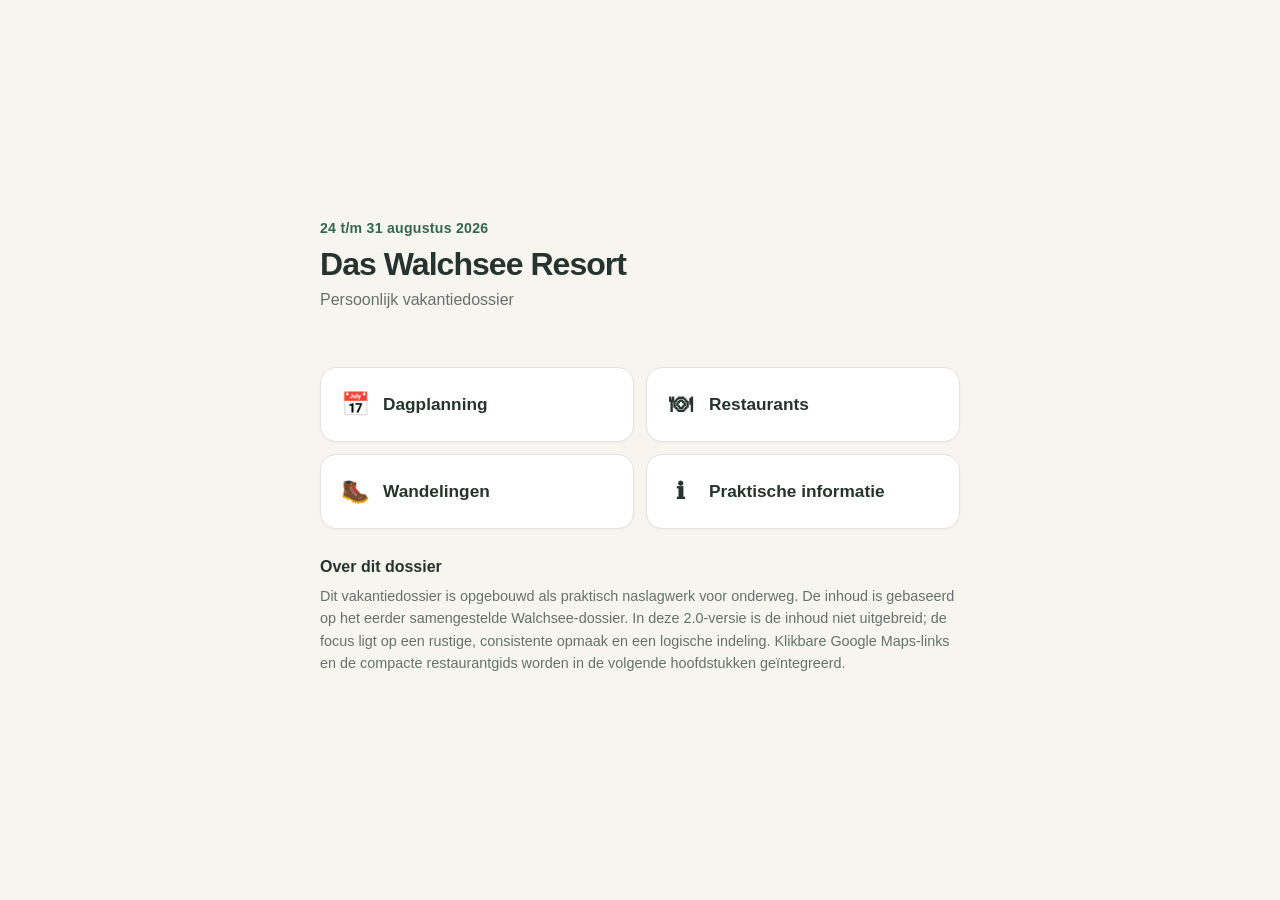
==== index.html @ b648ad40 "First upload" ====
<!doctype html>
<html lang="nl">
  <head>
    <meta charset="utf-8">
    <meta name="viewport" content="width=device-width, initial-scale=1, viewport-fit=cover">
    <meta name="theme-color" content="#f7f5f0">
    <meta name="apple-mobile-web-app-capable" content="yes">
    <meta name="apple-mobile-web-app-status-bar-style" content="default">
    <title>Das Walchsee Resort</title>
    <link rel="manifest" href="manifest.json">
    <link rel="stylesheet" href="css/style.css">
  </head>
  <body data-page="home">
    <main class="page home-page">
      <header class="intro">
        <p class="eyebrow">24 t/m 31 augustus 2026</p>
        <h1>Das Walchsee Resort</h1>
        <p>Persoonlijk vakantiedossier</p>
      </header>
      <nav class="home-nav" aria-label="Hoofdnavigatie">
        <a class="home-link" href="dagplanning.html"><span>📅</span>Dagplanning</a>
        <a class="home-link" href="restaurants.html"><span>🍽</span>Restaurants</a>
        <a class="home-link" href="wandelingen.html"><span>🥾</span>Wandelingen</a>
        <a class="home-link" href="praktisch.html"><span>ℹ</span>Praktische informatie</a>
      </nav>
      <section class="source-note">
        <h2>Over dit dossier</h2>
        <p>Dit vakantiedossier is opgebouwd als praktisch naslagwerk voor onderweg. De inhoud is gebaseerd op het eerder samengestelde Walchsee-dossier. In deze 2.0-versie is de inhoud niet uitgebreid; de focus ligt op een rustige, consistente opmaak en een logische indeling. Klikbare Google Maps-links en de compacte restaurantgids worden in de volgende hoofdstukken geïntegreerd.</p>
      </section>
    </main>
    <script src="js/app.js"></script>
  </body>
</html>
---- css/style.css ----
:root { color-scheme: light; --ink:#26342d; --muted:#65726b; --paper:#f7f5f0; --card:#fff; --line:#e4e5df; --accent:#34664d; }
* { box-sizing:border-box; }
body { margin:0; background:var(--paper); color:var(--ink); font-family:-apple-system, BlinkMacSystemFont, "Segoe UI", sans-serif; font-size:16px; line-height:1.55; }
.page { width:min(100%, 680px); margin:0 auto; padding:calc(24px + env(safe-area-inset-top)) 20px calc(32px + env(safe-area-inset-bottom)); }
.home-page { min-height:100dvh; display:flex; flex-direction:column; justify-content:center; }
.intro { margin-bottom:38px; }
.eyebrow { margin:0 0 6px; color:var(--accent); font-size:.88rem; font-weight:700; letter-spacing:.02em; }
h1,h2,h3,p { margin-top:0; } h1 { margin-bottom:5px; font-size:2rem; line-height:1.18; letter-spacing:-.03em; } h2 { font-size:1.25rem; line-height:1.3; } h3 { font-size:1rem; }
.intro p:last-child { color:var(--muted); }
.home-nav { display:grid; gap:12px; }
.home-link { min-height:75px; display:flex; align-items:center; gap:16px; padding:18px 20px; border:1px solid var(--line); border-radius:16px; background:var(--card); box-shadow:0 1px 2px rgba(22,40,30,.04); color:var(--ink); font-size:1.08rem; font-weight:650; text-decoration:none; }
.home-link span { width:26px; font-size:1.45rem; text-align:center; }
.source-note { margin-top:28px; color:var(--muted); font-size:.9rem; }.source-note h2 { margin-bottom:7px; color:var(--ink); font-size:1rem; }.source-note p { margin-bottom:0; }
.page-header { margin-bottom:24px; }.page-header h1 { margin:15px 0 0; }.back { color:var(--accent); font-weight:650; text-decoration:none; }
.card { margin:0 0 16px; padding:20px; border:1px solid var(--line); border-radius:16px; background:var(--card); }.card h2 { margin-bottom:16px; }.card h3 { margin:20px 0 7px; color:var(--accent); }.card h3:first-of-type { margin-top:0; }
.plain { margin:0; white-space:pre-line; }.items { margin:0; padding-left:20px; }.items li { margin:4px 0; }.facts { display:grid; grid-template-columns:1fr 1fr; gap:12px; margin:14px 0; }.fact { padding:12px; border-radius:10px; background:#f5f6f2; }.fact strong,.label { display:block; color:var(--muted); font-size:.78rem; font-weight:700; letter-spacing:.02em; }.note { color:var(--muted); }.section-intro { margin-bottom:18px; color:var(--muted); }
.map-link { display:inline-block; margin-top:12px; padding:9px 12px; border-radius:9px; background:#eef4ef; color:var(--accent); font-size:.9rem; font-weight:700; text-decoration:none; }
@media (min-width:520px) { .home-nav { grid-template-columns:1fr 1fr; } }
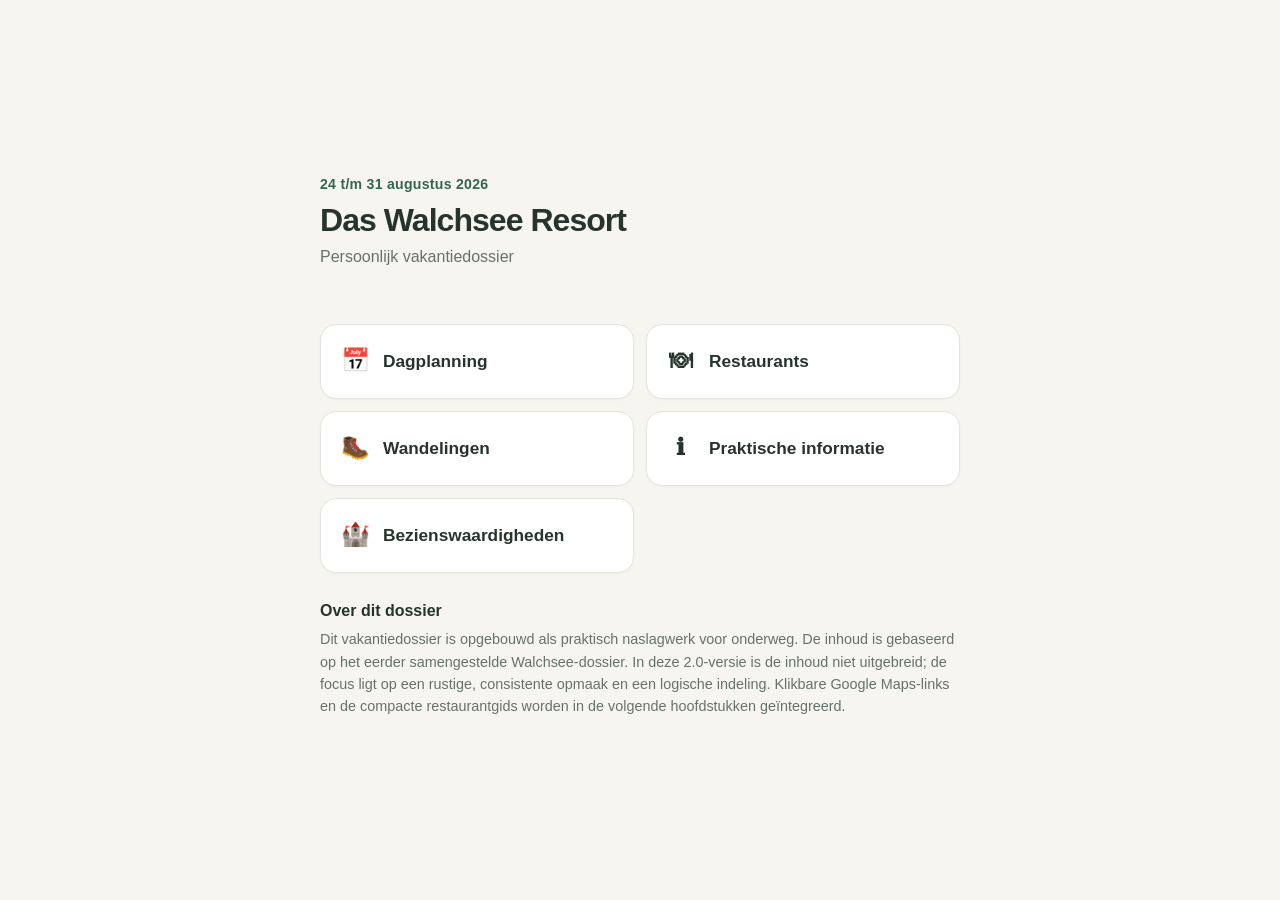
==== commit 846b780a: "Bezienswaardigheden" ====
--- a/index.html
+++ b/index.html
@@ -6,6 +6,7 @@
     <meta name="theme-color" content="#f7f5f0">
     <meta name="apple-mobile-web-app-capable" content="yes">
     <meta name="apple-mobile-web-app-status-bar-style" content="default">
+    <link rel="apple-touch-icon" sizes="180x180" href="icons/apple-touch-icon.png">
     <title>Das Walchsee Resort</title>
     <link rel="manifest" href="manifest.json">
     <link rel="stylesheet" href="css/style.css">
@@ -22,6 +23,7 @@
         <a class="home-link" href="restaurants.html"><span>🍽</span>Restaurants</a>
         <a class="home-link" href="wandelingen.html"><span>🥾</span>Wandelingen</a>
         <a class="home-link" href="praktisch.html"><span>ℹ</span>Praktische informatie</a>
+        <a class="home-link" href="bezienswaardigheden.html"><span>🏰</span>Bezienswaardigheden</a>
       </nav>
       <section class="source-note">
         <h2>Over dit dossier</h2>
--- a/css/style.css
+++ b/css/style.css
@@ -15,4 +15,5 @@
 .card { margin:0 0 16px; padding:20px; border:1px solid var(--line); border-radius:16px; background:var(--card); }.card h2 { margin-bottom:16px; }.card h3 { margin:20px 0 7px; color:var(--accent); }.card h3:first-of-type { margin-top:0; }
 .plain { margin:0; white-space:pre-line; }.items { margin:0; padding-left:20px; }.items li { margin:4px 0; }.facts { display:grid; grid-template-columns:1fr 1fr; gap:12px; margin:14px 0; }.fact { padding:12px; border-radius:10px; background:#f5f6f2; }.fact strong,.label { display:block; color:var(--muted); font-size:.78rem; font-weight:700; letter-spacing:.02em; }.note { color:var(--muted); }.section-intro { margin-bottom:18px; color:var(--muted); }
 .map-link { display:inline-block; margin-top:12px; padding:9px 12px; border-radius:9px; background:#eef4ef; color:var(--accent); font-size:.9rem; font-weight:700; text-decoration:none; }
+.section-title { margin:32px 0 16px; font-size:1.3rem; }
 @media (min-width:520px) { .home-nav { grid-template-columns:1fr 1fr; } }
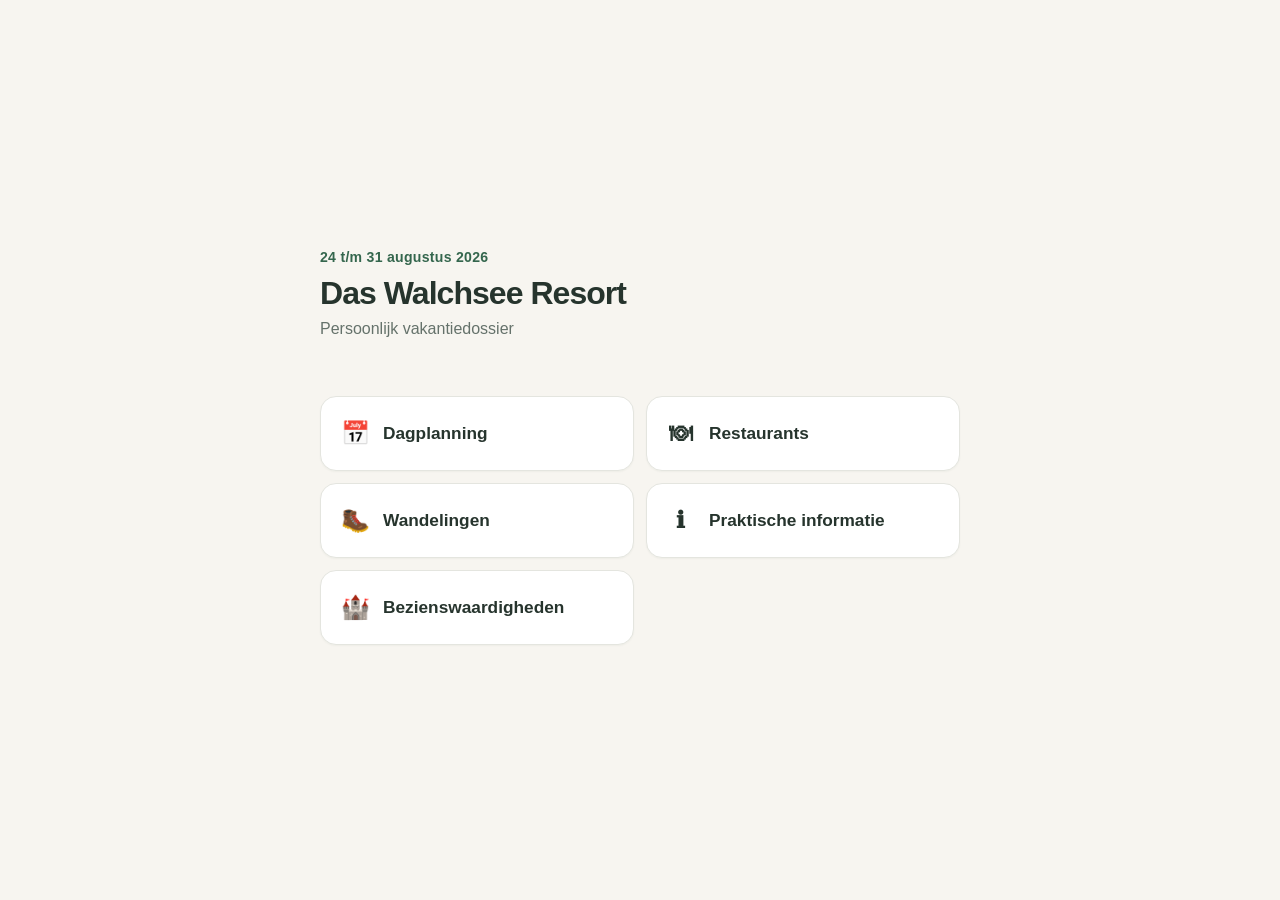
==== commit 04f58894: "Over dit dossier" ====
--- a/index.html
+++ b/index.html
@@ -25,10 +25,6 @@
         <a class="home-link" href="praktisch.html"><span>ℹ</span>Praktische informatie</a>
         <a class="home-link" href="bezienswaardigheden.html"><span>🏰</span>Bezienswaardigheden</a>
       </nav>
-      <section class="source-note">
-        <h2>Over dit dossier</h2>
-        <p>Dit vakantiedossier is opgebouwd als praktisch naslagwerk voor onderweg. De inhoud is gebaseerd op het eerder samengestelde Walchsee-dossier. In deze 2.0-versie is de inhoud niet uitgebreid; de focus ligt op een rustige, consistente opmaak en een logische indeling. Klikbare Google Maps-links en de compacte restaurantgids worden in de volgende hoofdstukken geïntegreerd.</p>
-      </section>
     </main>
     <script src="js/app.js"></script>
   </body>
--- a/css/style.css
+++ b/css/style.css
@@ -10,7 +10,6 @@
 .home-nav { display:grid; gap:12px; }
 .home-link { min-height:75px; display:flex; align-items:center; gap:16px; padding:18px 20px; border:1px solid var(--line); border-radius:16px; background:var(--card); box-shadow:0 1px 2px rgba(22,40,30,.04); color:var(--ink); font-size:1.08rem; font-weight:650; text-decoration:none; }
 .home-link span { width:26px; font-size:1.45rem; text-align:center; }
-.source-note { margin-top:28px; color:var(--muted); font-size:.9rem; }.source-note h2 { margin-bottom:7px; color:var(--ink); font-size:1rem; }.source-note p { margin-bottom:0; }
 .page-header { margin-bottom:24px; }.page-header h1 { margin:15px 0 0; }.back { color:var(--accent); font-weight:650; text-decoration:none; }
 .card { margin:0 0 16px; padding:20px; border:1px solid var(--line); border-radius:16px; background:var(--card); }.card h2 { margin-bottom:16px; }.card h3 { margin:20px 0 7px; color:var(--accent); }.card h3:first-of-type { margin-top:0; }
 .plain { margin:0; white-space:pre-line; }.items { margin:0; padding-left:20px; }.items li { margin:4px 0; }.facts { display:grid; grid-template-columns:1fr 1fr; gap:12px; margin:14px 0; }.fact { padding:12px; border-radius:10px; background:#f5f6f2; }.fact strong,.label { display:block; color:var(--muted); font-size:.78rem; font-weight:700; letter-spacing:.02em; }.note { color:var(--muted); }.section-intro { margin-bottom:18px; color:var(--muted); }
